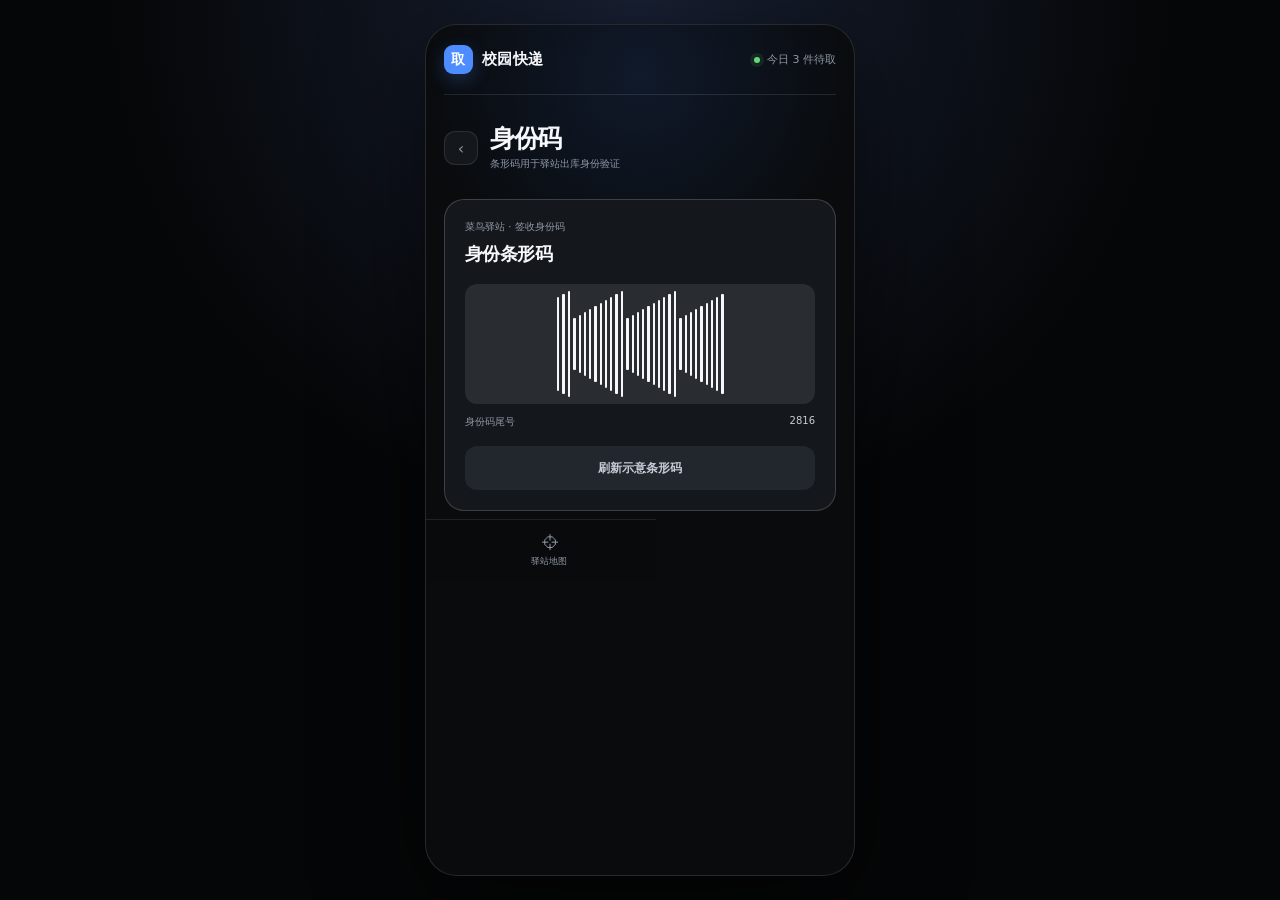
==== barcode.html @ 6e9822c1 "feat: 按首页拆分指南重构为三人协作结构 - style.css 抽离公共样式，index.html 改为静态首页并绑定三个页面入口 - 新增 template.html 空白子页面模板 - 新增" ====
<!doctype html>
<html lang="zh-CN">
  <head>
    <meta charset="UTF-8" />
    <meta name="viewport" content="width=device-width, initial-scale=1, viewport-fit=cover" />
    <meta name="theme-color" content="#090b0d" />
    <title>身份码 · 校园快递</title>
    <link rel="stylesheet" href="style.css" />
  </head>
  <body>
    <div class="app-frame">
      <header class="app-header">
        <a class="brand" href="index.html" aria-label="返回首页">
          <span class="brand-mark">取</span>
          <span>校园快递</span>
        </a>
        <span class="header-status"><i></i>今日 3 件待取</span>
      </header>

      <!-- 同学 B 负责本页：只在 main 里改功能 -->
      <main id="app-content" class="screen" tabindex="-1">
        <div class="subscreen-head">
          <a class="back-button" href="index.html" aria-label="返回首页">‹</a>
          <div>
            <h1>身份码</h1>
            <small>条形码用于驿站出库身份验证</small>
          </div>
        </div>

        <article class="detail-card">
          <p class="detail-kicker">菜鸟驿站 · 签收身份码</p>
          <h2>身份条形码</h2>
          <div class="barcode-box large" id="identityBarcode" aria-label="身份码示意条形码"></div>
          <div class="barcode-label"><span>身份码尾号</span><strong id="identityTail">2816</strong></div>
          <button class="wide-action soft-action refresh-identity" type="button">刷新示意条形码</button>
        </article>
      </main>

      <nav class="bottom-nav" aria-label="主导航">
        <a href="index.html"><span>⌂</span><small>首页</small></a>
        <a href="map.html"><span>⌖</span><small>驿站地图</small></a>
      </nav>
    </div>

    <div class="toast" id="toast" role="status" aria-live="polite"></div>

    <script>
      // 同学 B 的功能脚本写在这里
      const toast = document.getElementById('toast');
      const barcodeBox = document.getElementById('identityBarcode');
      const tailLabel = document.getElementById('identityTail');
      let identityTail = '2816';

      function showToast(message) {
        toast.textContent = message;
        toast.classList.add('visible');
        clearTimeout(showToast.timer);
        showToast.timer = setTimeout(() => toast.classList.remove('visible'), 2200);
      }

      function renderBarcode(seed = 4) {
        return Array.from({ length: 32 }, (_, index) => {
          const value = (index * 11 + seed * 5 + 7) % 10;
          const width = value % 4 === 0 ? 3 : 2;
          const height = 43 + value * 5;
          return `<i style="width:${width}px;height:${height}%"></i>`;
        }).join('');
      }

      function paint() {
        barcodeBox.innerHTML = renderBarcode(Number(identityTail.slice(-2)));
        tailLabel.textContent = identityTail;
      }

      document.querySelector('.refresh-identity').addEventListener('click', () => {
        identityTail = String(Math.floor(1000 + Math.random() * 9000));
        paint();
        showToast('示意身份码已刷新');
      });

      paint();
    </script>
  </body>
</html>
---- style.css ----
:root {
  color-scheme: dark;
  --bg: #090b0d;
  --surface: #14171b;
  --surface-2: #1b1f24;
  --surface-3: #22272e;
  --line: rgba(255, 255, 255, .1);
  --line-strong: rgba(255, 255, 255, .18);
  --text: #f7f8fb;
  --muted: #8e97a4;
  --blue: #4d8dff;
  --blue-soft: #172945;
  --green: #63d879;
  --green-soft: #17331f;
  --amber: #f0ac46;
  --amber-soft: #3b2917;
  --app-width: 430px;
  font-family: Inter, "Noto Sans SC", "Microsoft YaHei", system-ui, sans-serif;
}

* { box-sizing: border-box; }
html { background: #050607; scroll-behavior: smooth; }
body { margin: 0; min-width: 320px; min-height: 100vh; color: var(--text); background: #050607; }
#appRoot { outline: none; }
button, a { font: inherit; }
button { color: inherit; }
a { color: inherit; text-decoration: none; }
.app-frame { position: relative; width: min(100%, var(--app-width)); min-height: 100vh; margin: 0 auto; padding: 0 18px 92px; background: var(--bg); overflow: hidden; }
.app-frame::before { content: ""; position: fixed; top: -180px; left: 50%; width: 460px; height: 460px; transform: translateX(-50%); border-radius: 50%; background: radial-gradient(circle, rgba(60, 114, 224, .14), transparent 68%); pointer-events: none; }

.app-header { position: relative; z-index: 1; display: flex; align-items: center; justify-content: space-between; height: 70px; border-bottom: 1px solid var(--line); }
.brand { display: inline-flex; align-items: center; gap: 9px; font-size: 15px; font-weight: 700; letter-spacing: .03em; }
.brand-mark { display: grid; place-items: center; width: 29px; height: 29px; border-radius: 9px; background: var(--blue); color: #fff; font-size: 14px; font-weight: 900; box-shadow: 0 6px 18px rgba(77, 141, 255, .25); }
.header-status { display: inline-flex; align-items: center; gap: 7px; color: var(--muted); font-size: 11px; }
.header-status i { width: 6px; height: 6px; border-radius: 50%; background: var(--green); box-shadow: 0 0 0 4px rgba(99, 216, 121, .1); }

.screen { position: relative; z-index: 1; padding: 30px 0 8px; }
.screen-top { display: flex; align-items: flex-start; justify-content: space-between; gap: 14px; margin-bottom: 25px; }
.eyebrow { margin: 0 0 8px; color: var(--blue); font-size: 10px; font-weight: 700; letter-spacing: .18em; text-transform: uppercase; }
h1, h2, h3, p { margin-top: 0; }
h1 { margin-bottom: 9px; font-size: 32px; line-height: 1.12; letter-spacing: -.06em; }
h1 em { color: var(--blue); font-style: normal; }
.screen-lede { max-width: 260px; margin: 0; color: var(--muted); font-size: 12px; line-height: 1.65; }
.date-mark { display: grid; place-items: center; min-width: 51px; height: 51px; border: 1px solid var(--line); border-radius: 16px; background: var(--surface); color: var(--muted); font-size: 10px; line-height: 1.15; text-align: center; }.date-mark strong { display: block; color: var(--text); font-size: 19px; line-height: 1; }

.module-list { display: grid; gap: 12px; }
.module-card { position: relative; display: block; width: 100%; padding: 18px; border: 1px solid var(--line-strong); border-radius: 20px; background: linear-gradient(145deg, rgba(255,255,255,.055), rgba(255,255,255,.015)); box-shadow: 0 18px 38px rgba(0,0,0,.14); overflow: hidden; transition: border-color .2s ease, transform .2s ease, background .2s ease; }
.module-card:hover, .module-card:focus-visible { border-color: rgba(77, 141, 255, .7); background: linear-gradient(145deg, rgba(77,141,255,.12), rgba(255,255,255,.02)); transform: translateY(-2px); outline: none; }
.module-card::after { content: ""; position: absolute; right: -34px; bottom: -45px; width: 140px; height: 140px; border-radius: 50%; background: radial-gradient(circle, rgba(77,141,255,.15), transparent 67%); pointer-events: none; }
.module-head { display: flex; align-items: flex-start; justify-content: space-between; gap: 12px; margin-bottom: 17px; }.module-title { display: flex; align-items: center; gap: 10px; }.module-icon { display: grid; place-items: center; width: 32px; height: 32px; border-radius: 10px; font-size: 17px; }.module-icon.blue { background: var(--blue-soft); color: var(--blue); }.module-icon.green { background: var(--green-soft); color: var(--green); }.module-icon.amber { background: var(--amber-soft); color: var(--amber); }.module-label { margin: 0 0 3px; font-size: 15px; font-weight: 700; }.module-subtitle { margin: 0; color: var(--muted); font-size: 10px; }.module-arrow { color: var(--muted); font-size: 23px; line-height: 1; }
.demo-note { margin: 0; color: var(--muted); font-size: 10px; line-height: 1.5; }

.pickup-code { margin-bottom: 16px; color: var(--text); font-size: clamp(36px, 12vw, 48px); font-weight: 800; letter-spacing: .12em; line-height: .95; font-variant-numeric: tabular-nums; }.pickup-code span { color: var(--amber); }
.code-meta { display: grid; grid-template-columns: repeat(2, 1fr); gap: 8px; }.meta-box { padding: 10px 11px; border-radius: 12px; background: rgba(255,255,255,.06); }.meta-label { display: block; margin-bottom: 5px; color: var(--muted); font-size: 10px; }.meta-value { display: block; color: var(--text); font-size: 12px; font-weight: 700; }
.card-footer { display: flex; align-items: center; justify-content: space-between; gap: 10px; margin-top: 15px; }.card-caption { color: var(--muted); font-size: 10px; }.mini-action { padding: 7px 10px; border: 1px solid var(--line); border-radius: 9px; background: transparent; color: #c6ccd5; font-size: 10px; cursor: pointer; }.mini-action:hover, .mini-action:focus-visible { border-color: var(--blue); color: var(--blue); outline: none; }

.barcode-box { display: flex; align-items: center; justify-content: center; gap: 3px; height: 76px; margin: 4px 0 11px; padding: 0 14px; border-radius: 12px; background: #292c31; overflow: hidden; }.barcode-box.large { height: 120px; margin-top: 5px; }.barcode-box i { display: block; width: 2px; min-width: 2px; height: 52%; border-radius: 1px; background: #f6f7fa; }.barcode-box i:nth-child(3n) { height: 74%; }.barcode-box i:nth-child(5n) { width: 3px; height: 92%; }.barcode-box i:nth-child(7n) { height: 41%; }.barcode-label { display: flex; justify-content: space-between; color: var(--muted); font-size: 10px; }.barcode-label strong { color: #c6ccd5; font-weight: 500; }

.map-preview { display: grid; grid-template-columns: repeat(6, 1fr); gap: 5px; padding: 12px; border-radius: 13px; background: #0d1013; }.map-shelf { display: grid; place-items: center; min-height: 28px; border: 1px solid rgba(255,255,255,.14); border-radius: 5px; background: #1b2026; color: #9aa2ae; font-size: 9px; }.map-shelf.active { border-color: var(--blue); background: var(--blue-soft); color: #a9c6ff; }.map-card-footer { display: flex; align-items: center; justify-content: space-between; margin-top: 13px; }.map-card-footer strong { font-size: 12px; }.map-card-footer span { color: var(--muted); font-size: 10px; }

.section-divider { display: flex; align-items: center; gap: 9px; margin: 24px 0 13px; color: var(--muted); font-size: 10px; }.section-divider::before, .section-divider::after { content: ""; height: 1px; flex: 1; background: var(--line); }
.helper-card { display: flex; align-items: center; gap: 12px; padding: 13px 14px; border: 1px solid var(--line); border-radius: 15px; background: rgba(255,255,255,.025); }.helper-icon { display: grid; place-items: center; width: 28px; height: 28px; border-radius: 9px; background: var(--surface-3); color: var(--muted); }.helper-card strong, .helper-card span { display: block; }.helper-card strong { margin-bottom: 3px; font-size: 11px; }.helper-card span { color: var(--muted); font-size: 10px; line-height: 1.45; }

.subscreen-head { display: flex; align-items: center; gap: 12px; margin-bottom: 28px; }.back-button { display: grid; place-items: center; width: 34px; height: 34px; border: 1px solid var(--line); border-radius: 11px; background: var(--surface); color: var(--muted); cursor: pointer; }.back-button:hover, .back-button:focus-visible { border-color: var(--blue); color: var(--blue); outline: none; }.subscreen-head h1 { margin: 0; font-size: 25px; }.subscreen-head small { display: block; margin-top: 4px; color: var(--muted); font-size: 10px; }
.detail-card { padding: 20px; border: 1px solid var(--line-strong); border-radius: 20px; background: var(--surface); }.detail-card + .detail-card { margin-top: 12px; }.detail-kicker { margin: 0 0 8px; color: var(--muted); font-size: 10px; }.detail-card h2 { margin-bottom: 18px; font-size: 18px; letter-spacing: -.03em; }.detail-code { margin-bottom: 22px; color: var(--text); font-size: 48px; font-weight: 800; letter-spacing: .1em; }.detail-code span { color: var(--amber); }.detail-grid { display: grid; grid-template-columns: repeat(2, 1fr); gap: 8px; }.detail-grid .meta-box { min-height: 62px; }.long-note { margin: 16px 0 0; color: var(--muted); font-size: 11px; line-height: 1.65; }.wide-action { width: 100%; margin-top: 17px; min-height: 44px; border: 0; border-radius: 12px; background: var(--blue); color: white; font-size: 12px; font-weight: 700; cursor: pointer; }.wide-action:hover, .wide-action:focus-visible { background: #679cff; outline: none; }.soft-action { background: var(--surface-3); color: #c6ccd5; }

.map-toolbar { display: flex; align-items: center; justify-content: space-between; gap: 12px; margin-bottom: 15px; }.zone-switch { display: flex; gap: 5px; }.zone-button { min-height: 31px; padding: 0 11px; border: 1px solid var(--line); border-radius: 9px; background: var(--surface); color: var(--muted); font-size: 10px; cursor: pointer; }.zone-button.active, .zone-button:hover, .zone-button:focus-visible { border-color: var(--blue); background: var(--blue-soft); color: #c6d8ff; outline: none; }.map-legend { display: flex; gap: 8px; color: var(--muted); font-size: 9px; }.legend-dot { display: inline-block; width: 6px; height: 6px; margin-right: 4px; border-radius: 50%; }.legend-dot.blue { background: var(--blue); }.legend-dot.gray { background: #56606c; }
.station-map { position: relative; padding: 26px 13px 22px; border: 1px solid var(--line-strong); border-radius: 20px; background: #0c0f12; background-image: linear-gradient(rgba(255,255,255,.035) 1px, transparent 1px), linear-gradient(90deg, rgba(255,255,255,.035) 1px, transparent 1px); background-size: 26px 26px; }.station-map::before { content: "入口"; position: absolute; top: 8px; right: 15px; color: var(--muted); font-size: 9px; letter-spacing: .1em; }.map-row { position: relative; display: grid; grid-template-columns: repeat(6, 1fr); gap: 8px; margin-bottom: 18px; }.map-row:last-child { margin-bottom: 0; }.map-row-label { position: absolute; left: 12px; transform: translateY(-15px); color: var(--muted); font-size: 9px; }.shelf-rect { display: grid; place-items: center; min-height: 48px; border: 1px solid rgba(255,255,255,.14); border-radius: 7px; background: #1b2026; color: #a2aab5; font-size: 10px; cursor: pointer; transition: .18s ease; }.shelf-rect:hover, .shelf-rect:focus-visible { border-color: var(--blue); color: #c4d8ff; outline: none; }.shelf-rect.selected { border-color: #79a8ff; background: var(--blue); color: #fff; box-shadow: 0 0 0 4px rgba(77,141,255,.15); }.map-summary { display: flex; align-items: center; justify-content: space-between; gap: 10px; margin-top: 14px; padding: 13px 14px; border-radius: 13px; background: var(--blue-soft); }.map-summary span { display: block; color: #afc9ff; font-size: 10px; }.map-summary strong { display: block; margin-top: 3px; color: #fff; font-size: 13px; }.map-summary small { color: var(--muted); font-size: 10px; }

.bottom-nav { position: fixed; z-index: 3; bottom: 0; left: 50%; display: grid; grid-template-columns: repeat(2, 1fr); width: min(100%, var(--app-width)); padding: 9px 18px calc(9px + env(safe-area-inset-bottom)); transform: translateX(-50%); border-top: 1px solid var(--line); background: rgba(9,11,13,.9); backdrop-filter: blur(14px); }.bottom-nav a { display: grid; justify-items: center; gap: 4px; padding: 5px 0; border-radius: 10px; color: var(--muted); }.bottom-nav a.active { color: var(--blue); background: rgba(77,141,255,.08); }.bottom-nav span { font-size: 17px; line-height: 1; }.bottom-nav small { font-size: 9px; }
.toast { position: fixed; z-index: 5; bottom: 76px; left: 50%; max-width: calc(var(--app-width) - 36px); padding: 10px 13px; transform: translate(-50%, 12px); opacity: 0; border: 1px solid var(--line-strong); border-radius: 999px; background: #252b33; color: var(--text); font-size: 11px; pointer-events: none; transition: .22s ease; }.toast.visible { transform: translate(-50%, 0); opacity: 1; }

@media (min-width: 700px) { body { display: grid; place-items: center; padding: 24px; background: radial-gradient(circle at 50% 0, #182033, #050607 48%); }.app-frame { min-height: min(860px, calc(100vh - 48px)); max-height: calc(100vh - 48px); border: 1px solid rgba(255,255,255,.12); border-radius: 32px; box-shadow: 0 28px 100px rgba(0,0,0,.55); overflow-y: auto; scrollbar-width: thin; }.bottom-nav { position: sticky; bottom: 0; }.app-frame::before { position: absolute; } }
@media (max-width: 360px) { .app-frame { padding-left: 14px; padding-right: 14px; }.screen { padding-top: 24px; } h1 { font-size: 29px; }.module-card { padding: 15px; }.map-row { gap: 5px; }.shelf-rect { min-height: 42px; font-size: 9px; } }

/* ===== 子页面模板占位（队友开始写功能后可以删掉） ===== */
.page-placeholder { border-style: dashed; }
.page-placeholder h2 { margin-bottom: 10px; }
.page-placeholder code { padding: 1px 5px; border-radius: 5px; background: rgba(255,255,255,.08); font-size: 10px; }
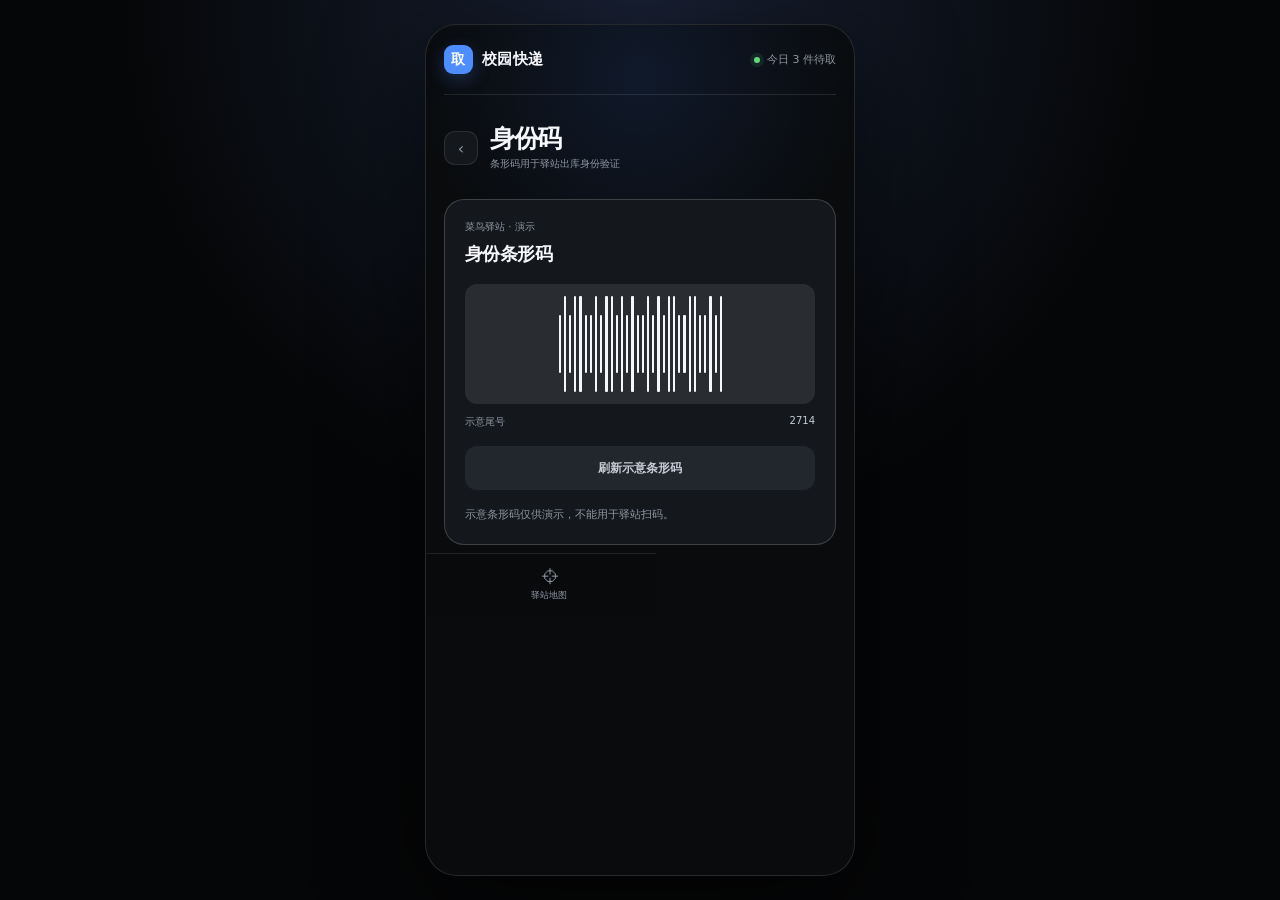
==== commit 962f92e0: "fix(barcode): 让示意条形码与尾号同步刷新" ====
--- a/barcode.html
+++ b/barcode.html
@@ -28,11 +28,12 @@
         </div>
 
         <article class="detail-card">
-          <p class="detail-kicker">菜鸟驿站 · 签收身份码</p>
+          <p class="detail-kicker">菜鸟驿站 · 演示</p>
           <h2>身份条形码</h2>
           <div class="barcode-box large" id="identityBarcode" aria-label="身份码示意条形码"></div>
-          <div class="barcode-label"><span>身份码尾号</span><strong id="identityTail">2816</strong></div>
+          <div class="barcode-label"><span>示意尾号</span><strong id="identityTail" aria-live="polite"></strong></div>
           <button class="wide-action soft-action refresh-identity" type="button">刷新示意条形码</button>
+          <p class="long-note">示意条形码仅供演示，不能用于驿站扫码。</p>
         </article>
       </main>
 
@@ -45,11 +46,12 @@
     <div class="toast" id="toast" role="status" aria-live="polite"></div>
 
     <script>
-      // 同学 B 的功能脚本写在这里
       const toast = document.getElementById('toast');
       const barcodeBox = document.getElementById('identityBarcode');
       const tailLabel = document.getElementById('identityTail');
-      let identityTail = '2816';
+      const minTail = 1000;
+      const tailCount = 9000;
+      let identityTail = minTail + Math.floor(Math.random() * tailCount);
 
       function showToast(message) {
         toast.textContent = message;
@@ -58,27 +60,35 @@
         showToast.timer = setTimeout(() => toast.classList.remove('visible'), 2200);
       }
 
-      function renderBarcode(seed = 4) {
-        return Array.from({ length: 32 }, (_, index) => {
-          const value = (index * 11 + seed * 5 + 7) % 10;
-          const width = value % 4 === 0 ? 3 : 2;
-          const height = 43 + value * 5;
-          return `<i style="width:${width}px;height:${height}%"></i>`;
-        }).join('');
-      }
-
-      function paint() {
-        barcodeBox.innerHTML = renderBarcode(Number(identityTail.slice(-2)));
-        tailLabel.textContent = identityTail;
+      function paint(tail) {
+        const digits = String(tail);
+        const bars = document.createDocumentFragment();
+        // 每位数字用四对长短条纹表示，图案仅用于演示。
+        for (const digit of digits) {
+          for (const mask of [8, 4, 2, 1]) {
+            const firstIsTall = (Number(digit) & mask) !== 0;
+            const first = document.createElement('i');
+            const second = document.createElement('i');
+            first.style.height = firstIsTall ? '80%' : '48%';
+            second.style.height = firstIsTall ? '48%' : '80%';
+            first.setAttribute('aria-hidden', 'true');
+            second.setAttribute('aria-hidden', 'true');
+            bars.append(first, second);
+          }
+        }
+        barcodeBox.replaceChildren(bars);
+        tailLabel.textContent = digits;
       }
 
       document.querySelector('.refresh-identity').addEventListener('click', () => {
-        identityTail = String(Math.floor(1000 + Math.random() * 9000));
-        paint();
+        // 跳过当前尾号，确保每次点击可见变化。
+        const next = minTail + Math.floor(Math.random() * (tailCount - 1));
+        identityTail = next >= identityTail ? next + 1 : next;
+        paint(identityTail);
         showToast('示意身份码已刷新');
       });
 
-      paint();
+      paint(identityTail);
     </script>
   </body>
-</html>+</html>
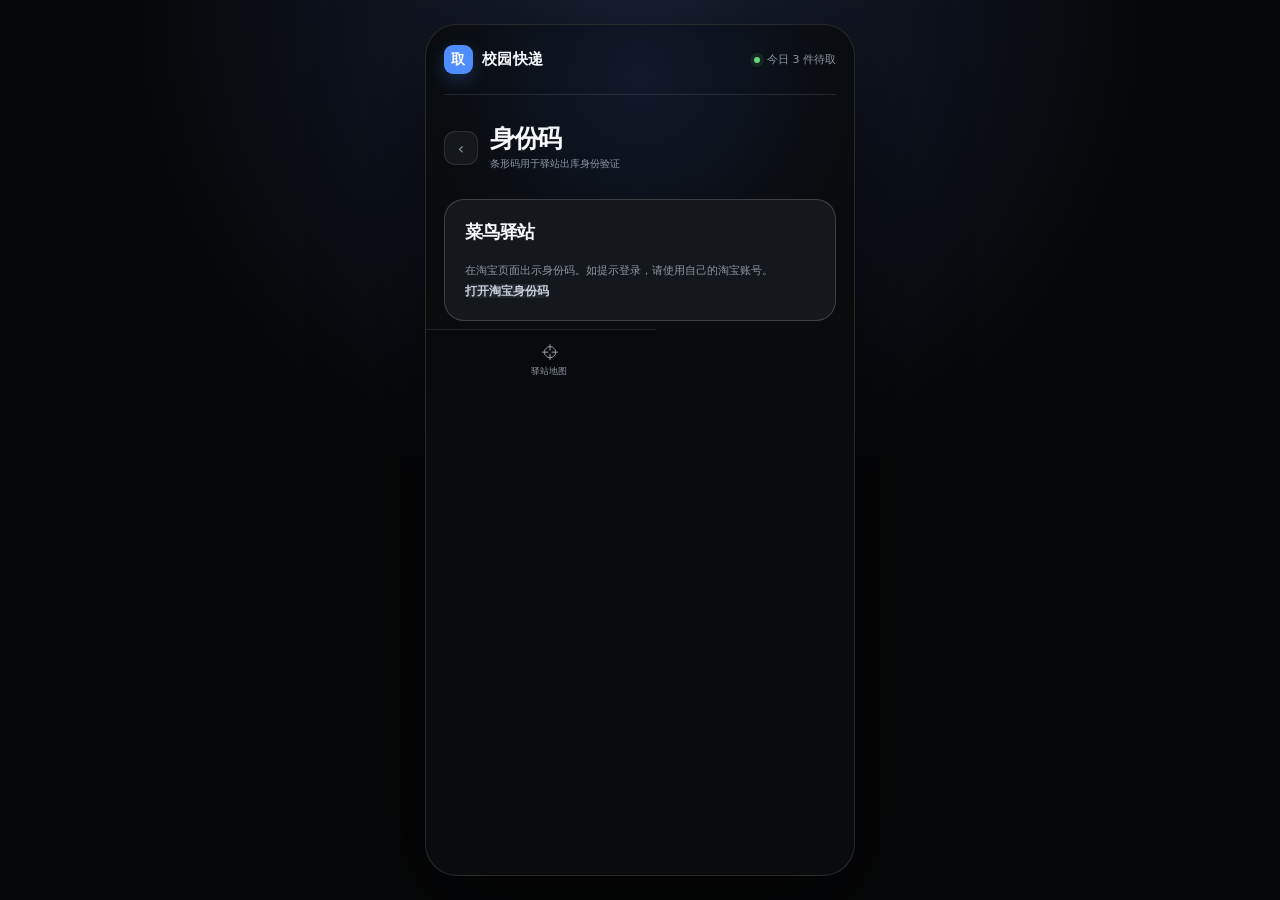
==== commit 23f98e16: "feat(barcode): 添加淘宝身份码直达入口" ====
--- a/barcode.html
+++ b/barcode.html
@@ -28,12 +28,9 @@
         </div>
 
         <article class="detail-card">
-          <p class="detail-kicker">菜鸟驿站 · 演示</p>
-          <h2>身份条形码</h2>
-          <div class="barcode-box large" id="identityBarcode" aria-label="身份码示意条形码"></div>
-          <div class="barcode-label"><span>示意尾号</span><strong id="identityTail" aria-live="polite"></strong></div>
-          <button class="wide-action soft-action refresh-identity" type="button">刷新示意条形码</button>
-          <p class="long-note">示意条形码仅供演示，不能用于驿站扫码。</p>
+          <h2>菜鸟驿站</h2>
+          <p class="long-note">在淘宝页面出示身份码。如提示登录，请使用自己的淘宝账号。</p>
+          <a class="wide-action soft-action" href="https://pages-fast.m.taobao.com/wow/z/uniapp/1011717/last-mile-fe/end-collect-platform/identity-code?spm=cn_end_pick_up.xiaoyuan.xiaoyuan.5&amp;x-ssr=true">打开淘宝身份码</a>
         </article>
       </main>
 
@@ -45,50 +42,5 @@
 
     <div class="toast" id="toast" role="status" aria-live="polite"></div>
 
-    <script>
-      const toast = document.getElementById('toast');
-      const barcodeBox = document.getElementById('identityBarcode');
-      const tailLabel = document.getElementById('identityTail');
-      const minTail = 1000;
-      const tailCount = 9000;
-      let identityTail = minTail + Math.floor(Math.random() * tailCount);
-
-      function showToast(message) {
-        toast.textContent = message;
-        toast.classList.add('visible');
-        clearTimeout(showToast.timer);
-        showToast.timer = setTimeout(() => toast.classList.remove('visible'), 2200);
-      }
-
-      function paint(tail) {
-        const digits = String(tail);
-        const bars = document.createDocumentFragment();
-        // 每位数字用四对长短条纹表示，图案仅用于演示。
-        for (const digit of digits) {
-          for (const mask of [8, 4, 2, 1]) {
-            const firstIsTall = (Number(digit) & mask) !== 0;
-            const first = document.createElement('i');
-            const second = document.createElement('i');
-            first.style.height = firstIsTall ? '80%' : '48%';
-            second.style.height = firstIsTall ? '48%' : '80%';
-            first.setAttribute('aria-hidden', 'true');
-            second.setAttribute('aria-hidden', 'true');
-            bars.append(first, second);
-          }
-        }
-        barcodeBox.replaceChildren(bars);
-        tailLabel.textContent = digits;
-      }
-
-      document.querySelector('.refresh-identity').addEventListener('click', () => {
-        // 跳过当前尾号，确保每次点击可见变化。
-        const next = minTail + Math.floor(Math.random() * (tailCount - 1));
-        identityTail = next >= identityTail ? next + 1 : next;
-        paint(identityTail);
-        showToast('示意身份码已刷新');
-      });
-
-      paint(identityTail);
-    </script>
   </body>
 </html>
